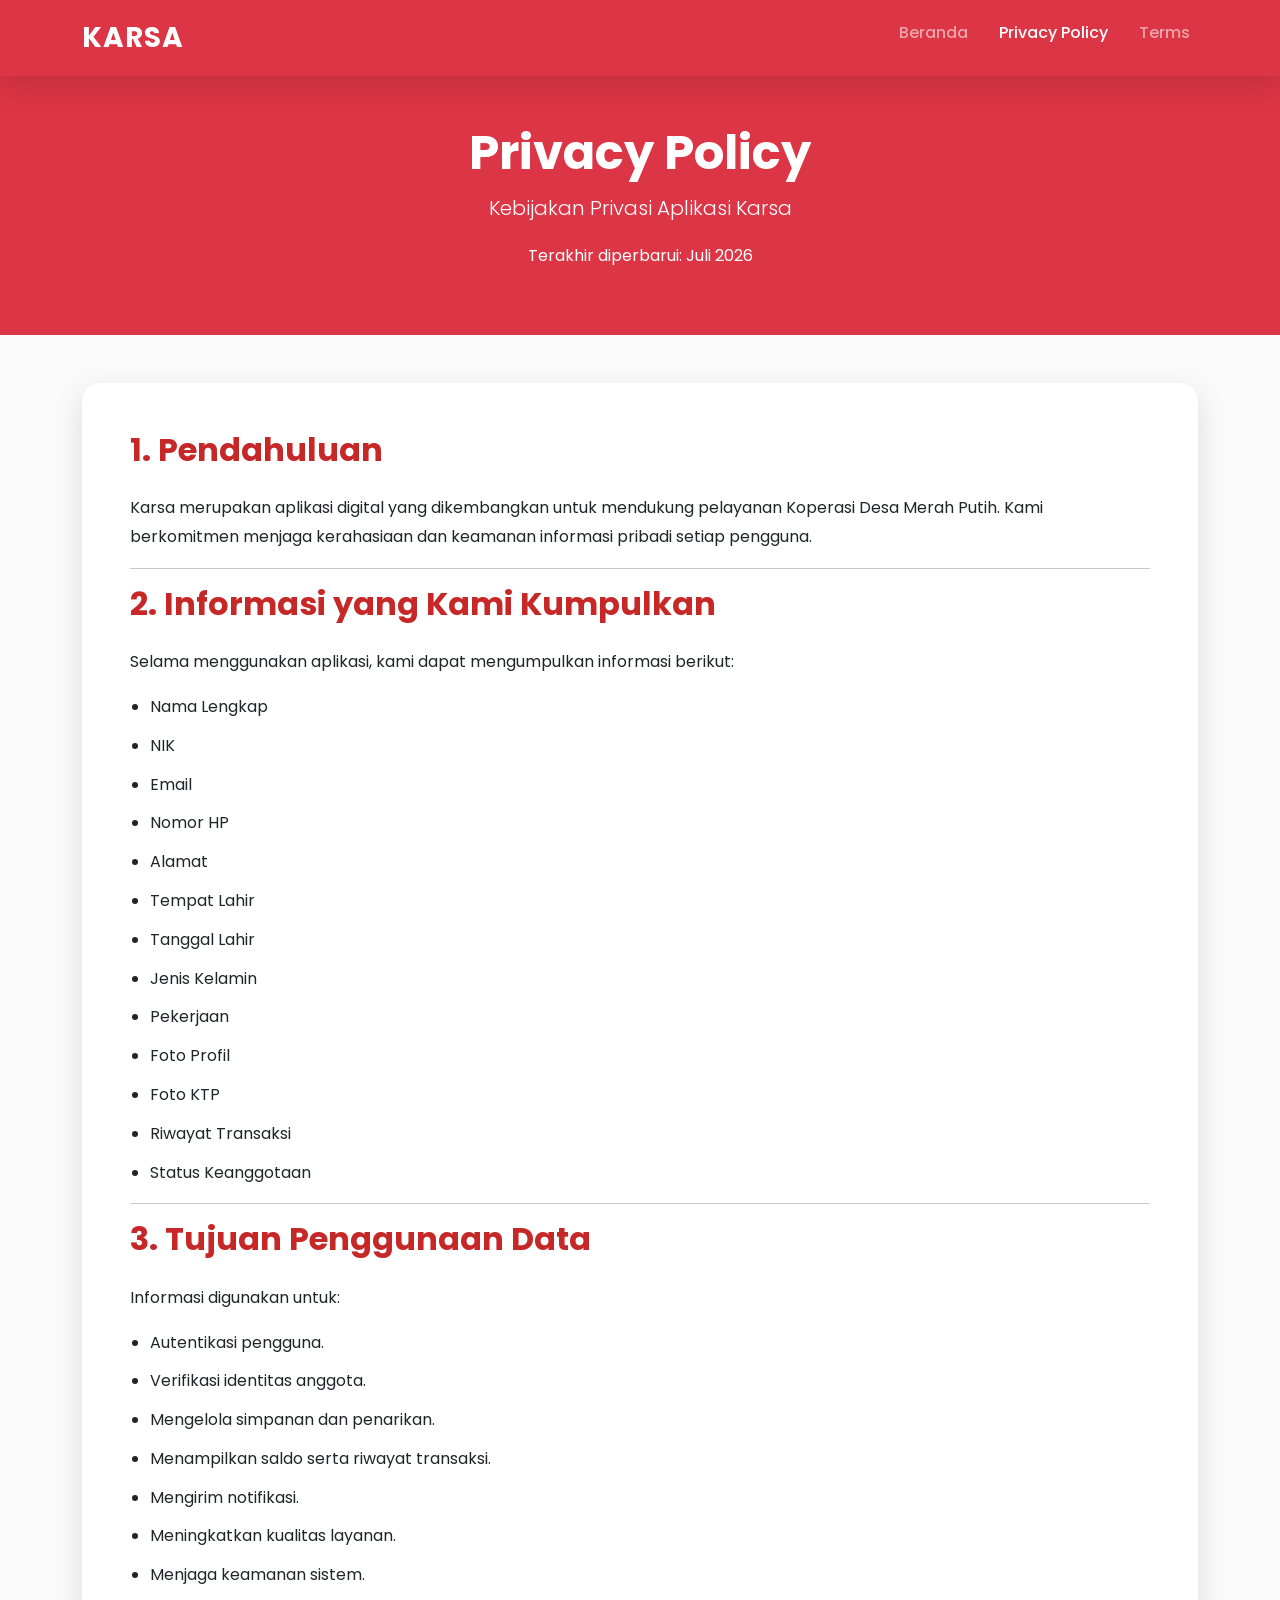
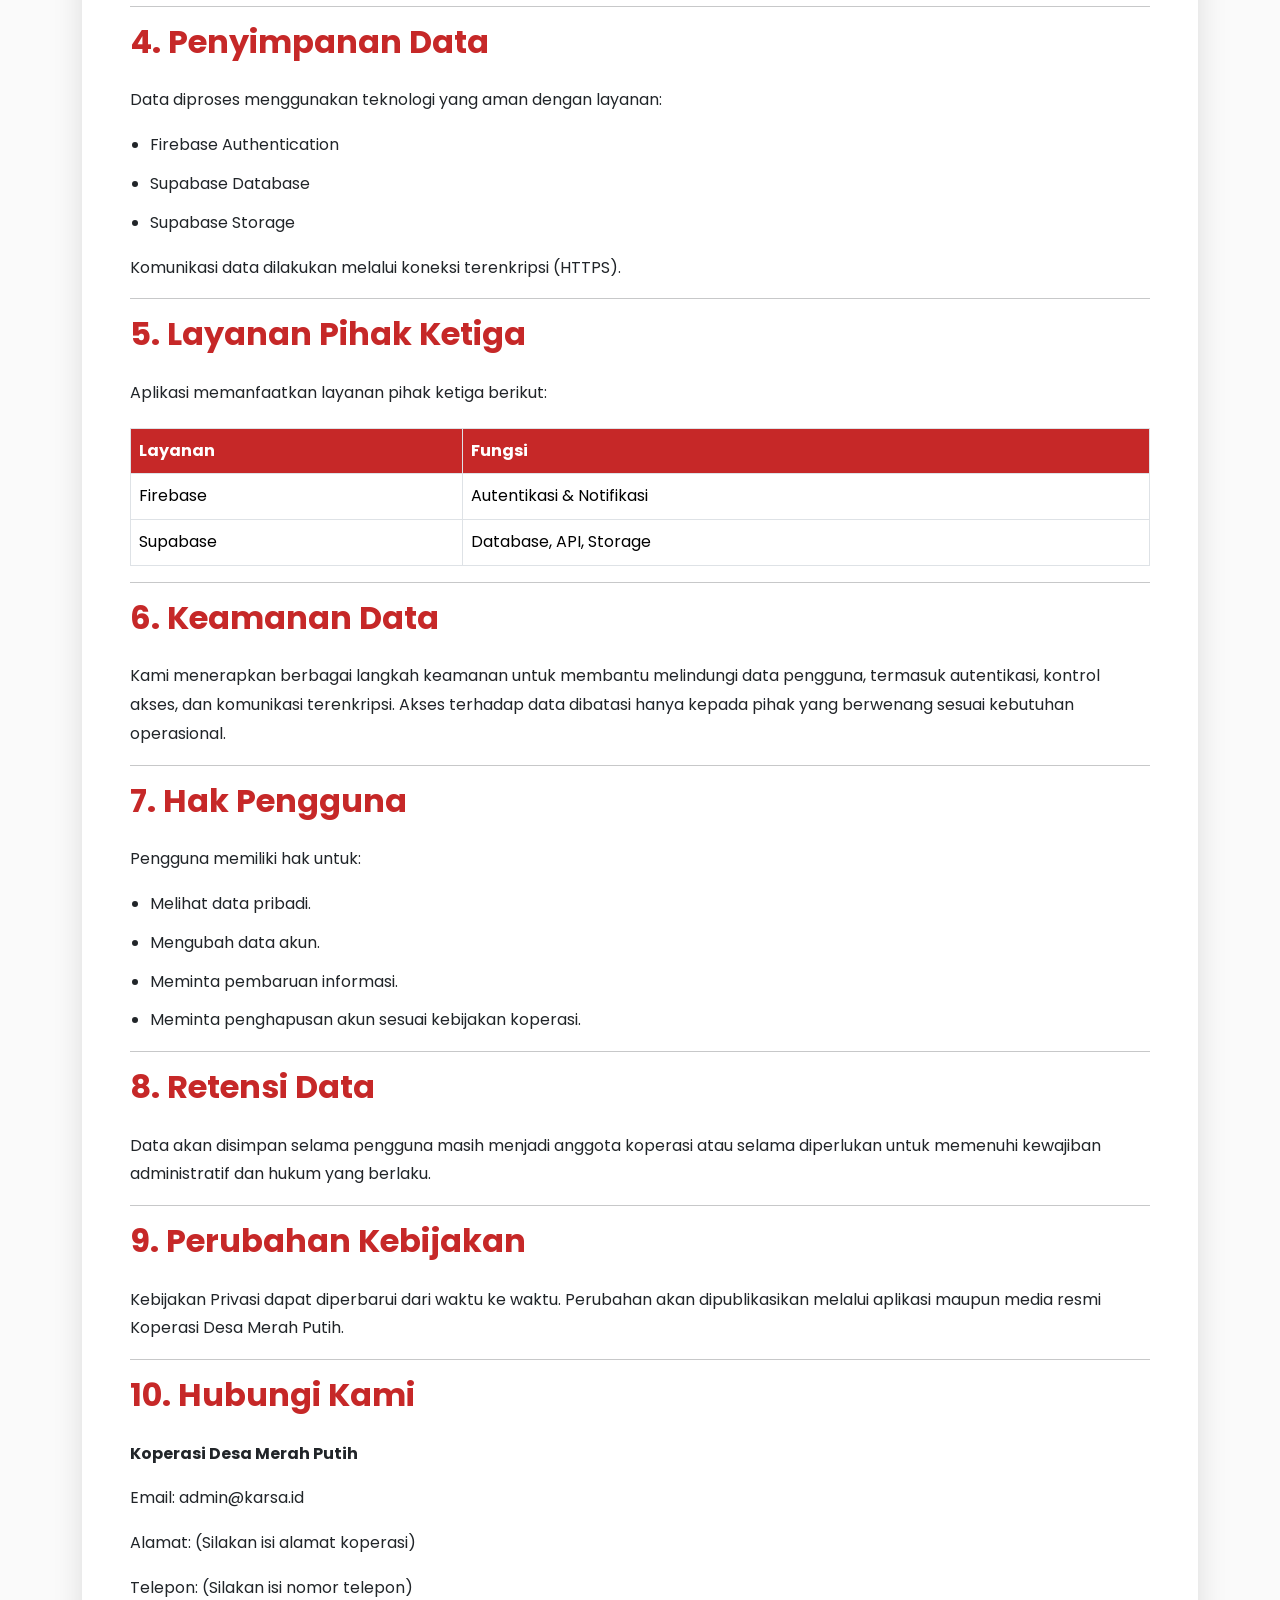
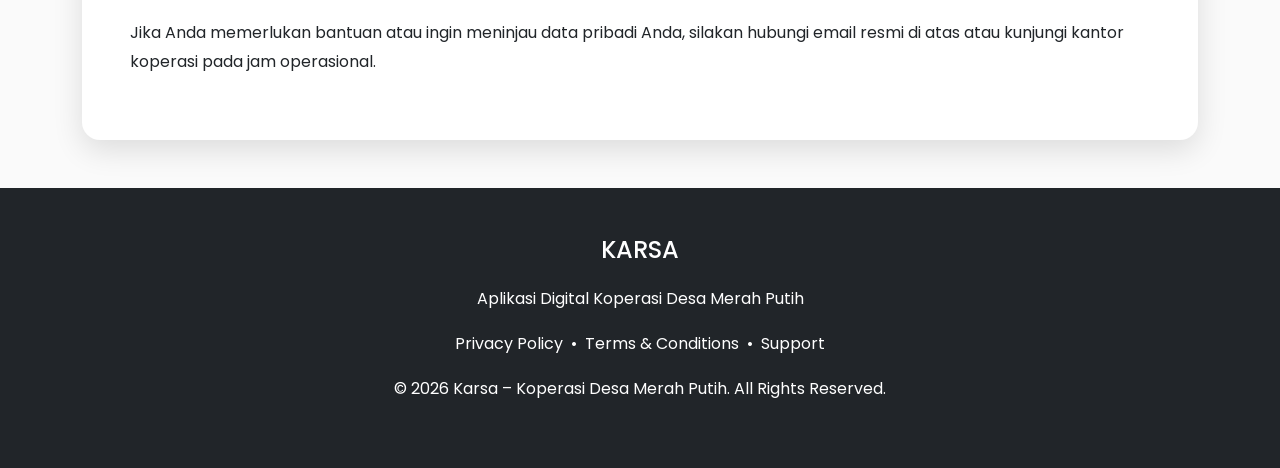
==== privacy-policy.html @ 266cec81 "first commit" ====
<!DOCTYPE html>
<html lang="id">

<head>

<meta charset="UTF-8">
<meta name="viewport" content="width=device-width, initial-scale=1">

<title>Privacy Policy | Karsa</title>

<meta name="description"
content="Kebijakan Privasi resmi aplikasi Karsa.">

<meta name="author" content="Koperasi Desa Merah Putih">

<meta name="theme-color" content="#C62828">

<link rel="preconnect" href="https://fonts.googleapis.com">

<link href="https://fonts.googleapis.com/css2?family=Poppins:wght@300;400;500;600;700&display=swap" rel="stylesheet">

<link href="https://cdn.jsdelivr.net/npm/bootstrap@5.3.7/dist/css/bootstrap.min.css" rel="stylesheet">

<link rel="stylesheet" href="css/style.css">

<link rel="icon" href="assets/logo.png">

</head>

<body>

<!-- NAVBAR -->

<nav class="navbar navbar-expand-lg navbar-dark bg-danger shadow">

<div class="container">

<a class="navbar-brand fw-bold fs-3" href="index.html">

KARSA

</a>

<button class="navbar-toggler"
type="button"
data-bs-toggle="collapse"
data-bs-target="#navbar">

<span class="navbar-toggler-icon"></span>

</button>

<div class="collapse navbar-collapse" id="navbar">

<ul class="navbar-nav ms-auto">

<li class="nav-item">

<a class="nav-link" href="index.html">

Beranda

</a>

</li>

<li class="nav-item">

<a class="nav-link active"
href="privacy-policy.html">

Privacy Policy

</a>

</li>

<li class="nav-item">

<a class="nav-link"
href="terms-and-conditions.html">

Terms

</a>

</li>

</ul>

</div>

</div>

</nav>

<!-- HERO -->

<section class="bg-danger text-white py-5">

<div class="container text-center">

<h1 class="display-5 fw-bold">

Privacy Policy

</h1>

<p class="lead">

Kebijakan Privasi Aplikasi Karsa

</p>

<p>

Terakhir diperbarui:
Juli 2026

</p>

</div>

</section>

<!-- CONTENT -->

<section class="py-5">

<div class="container">

<div class="card border-0 shadow">

<div class="card-body p-5">

<h2>1. Pendahuluan</h2>

<p>

Karsa merupakan aplikasi digital yang dikembangkan untuk mendukung pelayanan Koperasi Desa Merah Putih. Kami berkomitmen menjaga kerahasiaan dan keamanan informasi pribadi setiap pengguna.

</p>

<hr>

<h2>2. Informasi yang Kami Kumpulkan</h2>

<p>

Selama menggunakan aplikasi, kami dapat mengumpulkan informasi berikut:

</p>

<ul>

<li>Nama Lengkap</li>

<li>NIK</li>

<li>Email</li>

<li>Nomor HP</li>

<li>Alamat</li>

<li>Tempat Lahir</li>

<li>Tanggal Lahir</li>

<li>Jenis Kelamin</li>

<li>Pekerjaan</li>

<li>Foto Profil</li>

<li>Foto KTP</li>

<li>Riwayat Transaksi</li>

<li>Status Keanggotaan</li>

</ul>

<hr>

<h2>3. Tujuan Penggunaan Data</h2>

<p>

Informasi digunakan untuk:

</p>

<ul>

<li>Autentikasi pengguna.</li>

<li>Verifikasi identitas anggota.</li>

<li>Mengelola simpanan dan penarikan.</li>

<li>Menampilkan saldo serta riwayat transaksi.</li>

<li>Mengirim notifikasi.</li>

<li>Meningkatkan kualitas layanan.</li>

<li>Menjaga keamanan sistem.</li>

</ul>

<hr>

<h2>4. Penyimpanan Data</h2>

<p>

Data diproses menggunakan teknologi yang aman dengan layanan:

</p>

<ul>

<li>Firebase Authentication</li>

<li>Supabase Database</li>

<li>Supabase Storage</li>

</ul>

<p>

Komunikasi data dilakukan melalui koneksi terenkripsi (HTTPS).

</p>

<hr>

<h2>5. Layanan Pihak Ketiga</h2>

<p>

Aplikasi memanfaatkan layanan pihak ketiga berikut:

</p>

<table class="table table-bordered">

<thead>

<tr>

<th>Layanan</th>

<th>Fungsi</th>

</tr>

</thead>

<tbody>

<tr>

<td>Firebase</td>

<td>Autentikasi & Notifikasi</td>

</tr>

<tr>

<td>Supabase</td>

<td>Database, API, Storage</td>

</tr>

</tbody>

</table>

<hr>

<h2>6. Keamanan Data</h2>

<p>

Kami menerapkan berbagai langkah keamanan untuk membantu melindungi data pengguna, termasuk autentikasi, kontrol akses, dan komunikasi terenkripsi. Akses terhadap data dibatasi hanya kepada pihak yang berwenang sesuai kebutuhan operasional.

</p>

<hr>

<h2>7. Hak Pengguna</h2>

<p>

Pengguna memiliki hak untuk:

</p>

<ul>

<li>Melihat data pribadi.</li>

<li>Mengubah data akun.</li>

<li>Meminta pembaruan informasi.</li>

<li>Meminta penghapusan akun sesuai kebijakan koperasi.</li>

</ul>

<hr>

<h2>8. Retensi Data</h2>

<p>

Data akan disimpan selama pengguna masih menjadi anggota koperasi atau selama diperlukan untuk memenuhi kewajiban administratif dan hukum yang berlaku.

</p>

<hr>

<h2>9. Perubahan Kebijakan</h2>

<p>

Kebijakan Privasi dapat diperbarui dari waktu ke waktu. Perubahan akan dipublikasikan melalui aplikasi maupun media resmi Koperasi Desa Merah Putih.

</p>

<hr>

<h2>10. Hubungi Kami</h2>

<p>

<strong>Koperasi Desa Merah Putih</strong>

</p>

<p>

Email:
admin@karsa.id

</p>

<p>

Alamat:
(Silakan isi alamat koperasi)

</p>

<p>

Telepon:
(Silakan isi nomor telepon)

</p>

<p>
Jika Anda memerlukan bantuan atau ingin meninjau data pribadi Anda, silakan hubungi email resmi di atas atau kunjungi kantor koperasi pada jam operasional.
</p>

</div>

</div>

</div>

</section>

<!-- FOOTER -->

<footer class="bg-dark text-white py-5">

<div class="container text-center">

<h4>KARSA</h4>

<p>

Aplikasi Digital Koperasi Desa Merah Putih

</p>

<p>

<a href="privacy-policy.html" class="text-white text-decoration-none">Privacy Policy</a>
&nbsp;•&nbsp;
<a href="terms-and-conditions.html" class="text-white text-decoration-none">Terms & Conditions</a>
&nbsp;•&nbsp;
<a href="support.html" class="text-white text-decoration-none">Support</a>

<div class="mt-2">© 2026 Karsa – Koperasi Desa Merah Putih. All Rights Reserved.</div>

</p>

</div>

</footer>

<script src="https://cdn.jsdelivr.net/npm/bootstrap@5.3.7/dist/js/bootstrap.bundle.min.js"></script>

</body>

</html>
---- css/style.css ----
/* ==========================================================
   KARSA WEBSITE
   Version 1.0
========================================================== */

@import url('https://fonts.googleapis.com/css2?family=Poppins:wght@300;400;500;600;700;800&display=swap');

:root{

    --primary:#C62828;
    --primary-dark:#B71C1C;
    --secondary:#F5F5F5;
    --dark:#212529;
    --white:#FFFFFF;
    --text:#555555;

}

*{

    margin:0;
    padding:0;
    box-sizing:border-box;

}

html{

    scroll-behavior:smooth;

}

body{

    font-family:'Poppins',sans-serif;
    background:#fafafa;
    color:var(--text);
    line-height:1.8;

}

/* ===========================
Navbar
=========================== */

.navbar{

    transition:.3s;

}

.navbar-brand{

    font-weight:700;
    font-size:28px;
    letter-spacing:1px;

}

.nav-link{

    font-weight:500;
    margin-left:15px;

}

.nav-link:hover{

    color:#FFD54F !important;

}

/* ===========================
Hero
=========================== */

header,
.hero{

    background:linear-gradient(135deg,#C62828,#B71C1C);

    color:white;

    padding:90px 20px;

    text-align:center;

}

header h1,
.hero h1{

    font-size:52px;

    font-weight:700;

}

header p,
.hero p{

    font-size:20px;

    opacity:.95;

}

/* ===========================
Section
=========================== */

section{

    padding:80px 0;

}

section h2{

    color:var(--primary);

    font-weight:700;

    margin-bottom:25px;

}

/* ===========================
Container
=========================== */

.container{

    max-width:1140px;

}

/* ===========================
Card
=========================== */

.card{

    border:none;

    border-radius:18px;

    transition:.3s;

}

.card:hover{

    transform:translateY(-8px);

    box-shadow:0 15px 35px rgba(0,0,0,.15);

}

.card-body{

    padding:35px;

}

/* ===========================
Buttons
=========================== */

.btn{

    border-radius:10px;

    padding:12px 28px;

    font-weight:600;

}

.btn-danger{

    background:#C62828;

    border:none;

}

.btn-danger:hover{

    background:#A81414;

}

.btn-light{

    color:#C62828;

}

/* ===========================
Feature Icons
=========================== */

.card h1{

    font-size:55px;

    margin-bottom:15px;

}

/* ===========================
Table
=========================== */

.table{

    margin-top:20px;

}

.table th{

    background:#C62828;

    color:white;

}

.table td{

    vertical-align:middle;

}

/* ===========================
Lists
=========================== */

ul{

    padding-left:20px;

}

li{

    margin-bottom:10px;

}

/* ===========================
Footer
=========================== */

footer{

    background:#212529;

    color:white;

    padding:60px 20px;

}

footer h4{

    margin-bottom:20px;

}

footer a{

    color:white;

    text-decoration:none;

}

footer a:hover{

    color:#FFD54F;

}

/* ===========================
Shadow
=========================== */

.shadow{

    box-shadow:0 10px 30px rgba(0,0,0,.12)!important;

}

/* ===========================
Images
=========================== */

img{

    max-width:100%;

}

/* ===========================
FAQ
=========================== */

.accordion-button{

    font-weight:600;

}

/* ===========================
Support Card
=========================== */

.support-card{

    border-left:5px solid #C62828;

}

/* ===========================
Responsive
=========================== */

@media(max-width:992px){

header h1{

font-size:42px;

}

.hero h1{

font-size:42px;

}

}

@media(max-width:768px){

header{

padding:70px 20px;

}

header h1{

font-size:34px;

}

.hero h1{

font-size:34px;

}

section{

padding:60px 0;

}

.navbar-brand{

font-size:24px;

}

.card-body{

padding:25px;

}

}

@media(max-width:576px){

header h1{

font-size:28px;

}

.hero h1{

font-size:28px;

}

header p{

font-size:16px;

}

.hero p{

font-size:16px;

}

.btn{

width:100%;

margin-bottom:10px;

}

}

/* ===========================
Animation
=========================== */

.fade-up{

animation:fadeUp .8s ease;

}

@keyframes fadeUp{

from{

opacity:0;

transform:translateY(40px);

}

to{

opacity:1;

transform:translateY(0);

}

}
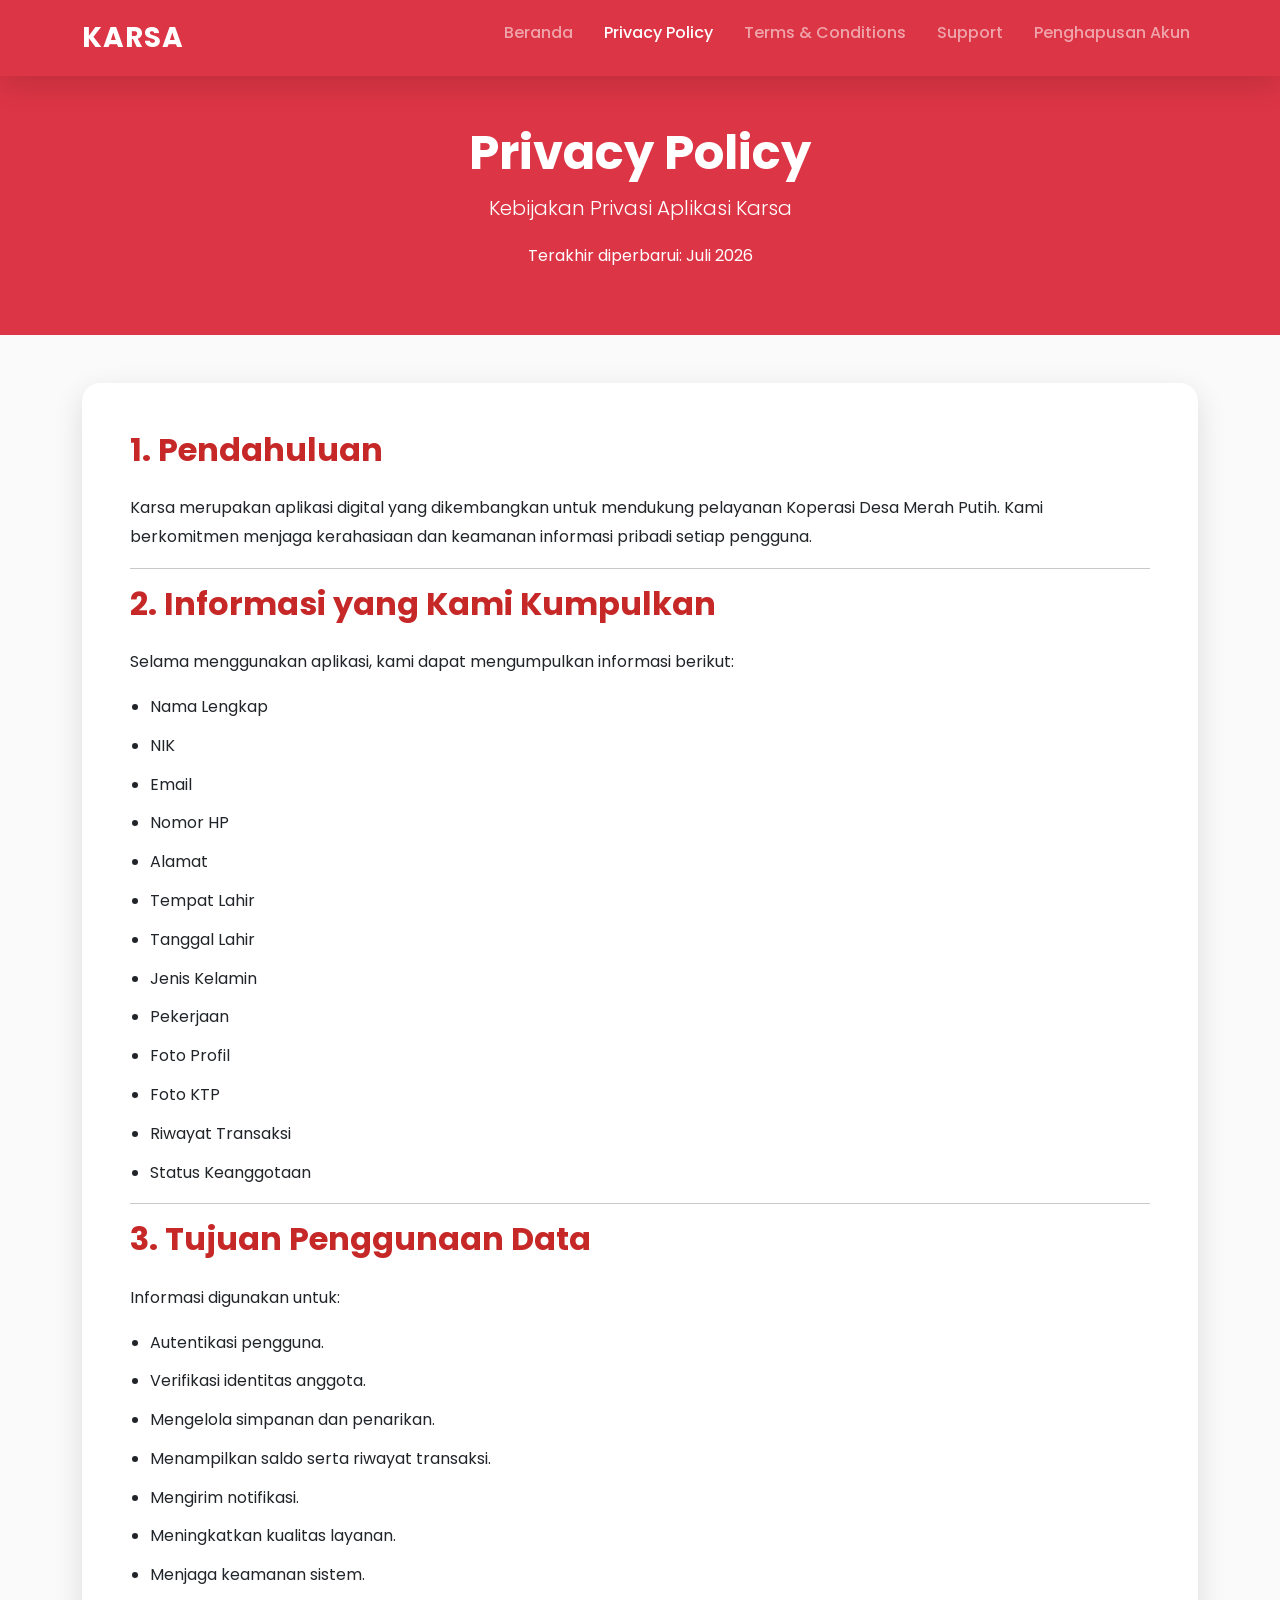
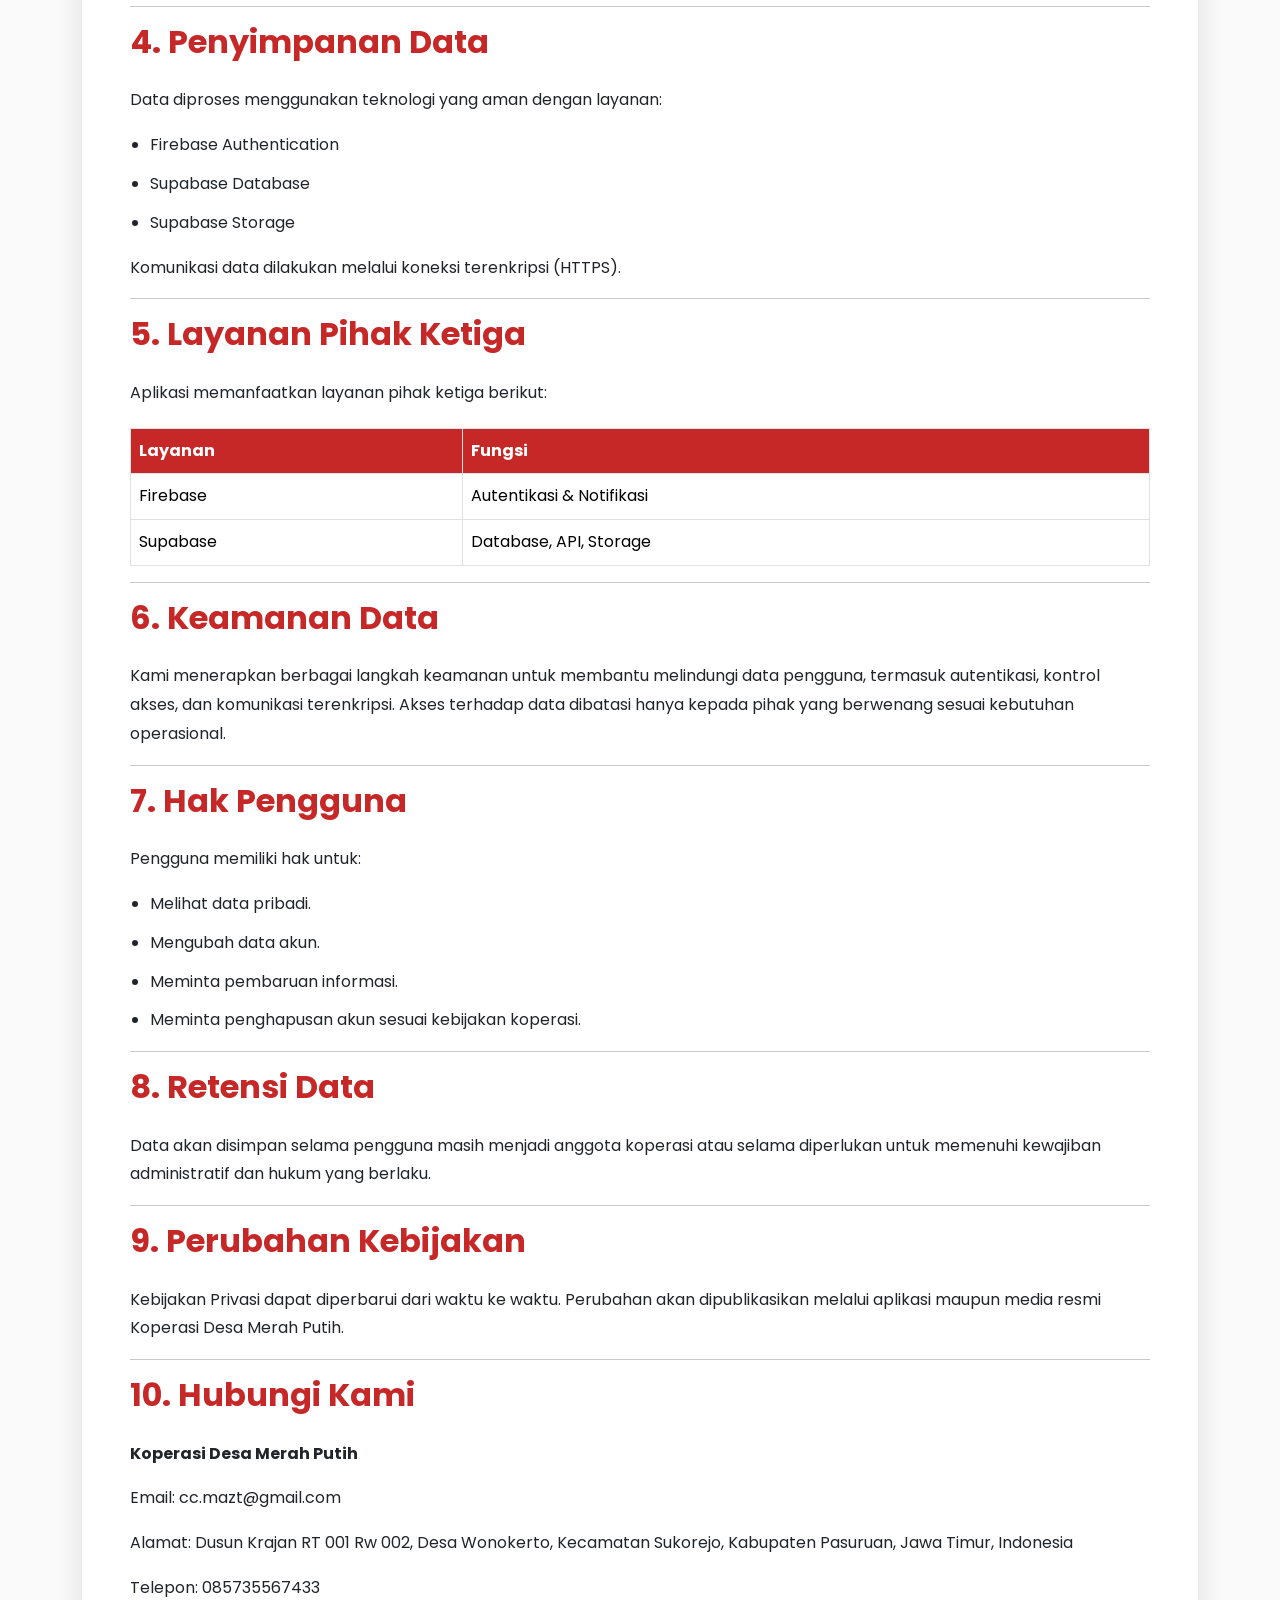
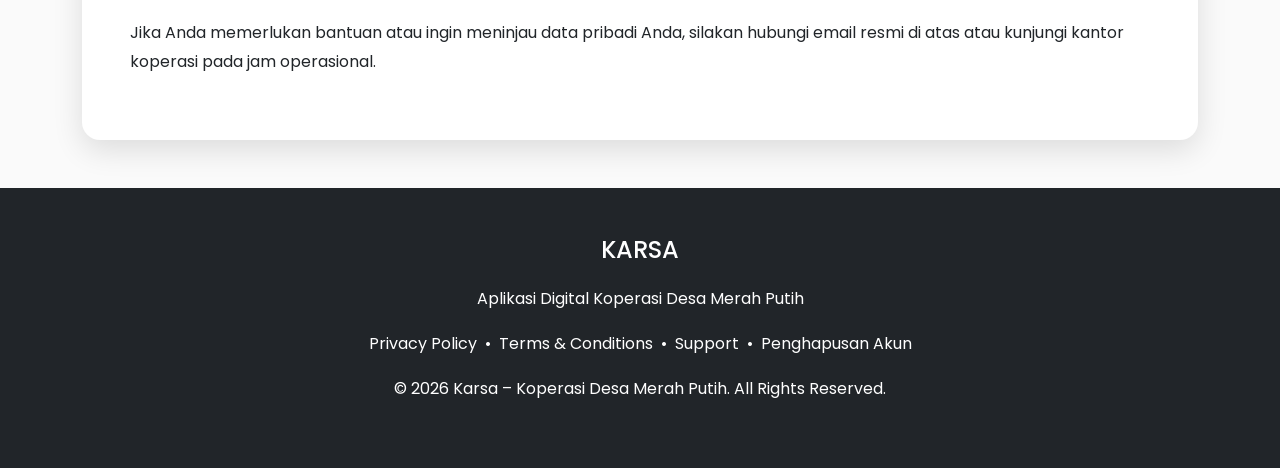
==== commit 3fb5f1e9: "update data" ====
--- a/privacy-policy.html
+++ b/privacy-policy.html
@@ -80,7 +80,29 @@
 <a class="nav-link"
 href="terms-and-conditions.html">
 
-Terms
+Terms & Conditions
+
+</a>
+
+</li>
+
+<li class="nav-item">
+
+<a class="nav-link"
+href="support.html">
+
+Support
+
+</a>
+
+</li>
+
+<li class="nav-item">
+
+<a class="nav-link"
+href="account-deletion.html">
+
+Penghapusan Akun
 
 </a>
 
@@ -345,22 +367,19 @@
 
 <p>
 
-Email:
-admin@karsa.id
-
-</p>
-
-<p>
-
-Alamat:
-(Silakan isi alamat koperasi)
-
-</p>
-
-<p>
-
-Telepon:
-(Silakan isi nomor telepon)
+Email: cc.mazt@gmail.com
+
+</p>
+
+<p>
+
+Alamat: Dusun Krajan RT 001 Rw 002, Desa Wonokerto, Kecamatan Sukorejo, Kabupaten Pasuruan, Jawa Timur, Indonesia
+
+</p>
+
+<p>
+
+Telepon: 085735567433
 
 </p>
 
@@ -397,6 +416,8 @@
 <a href="terms-and-conditions.html" class="text-white text-decoration-none">Terms & Conditions</a>
 &nbsp;•&nbsp;
 <a href="support.html" class="text-white text-decoration-none">Support</a>
+&nbsp;•&nbsp;
+<a href="account-deletion.html" class="text-white text-decoration-none">Penghapusan Akun</a>
 
 <div class="mt-2">© 2026 Karsa – Koperasi Desa Merah Putih. All Rights Reserved.</div>
 
